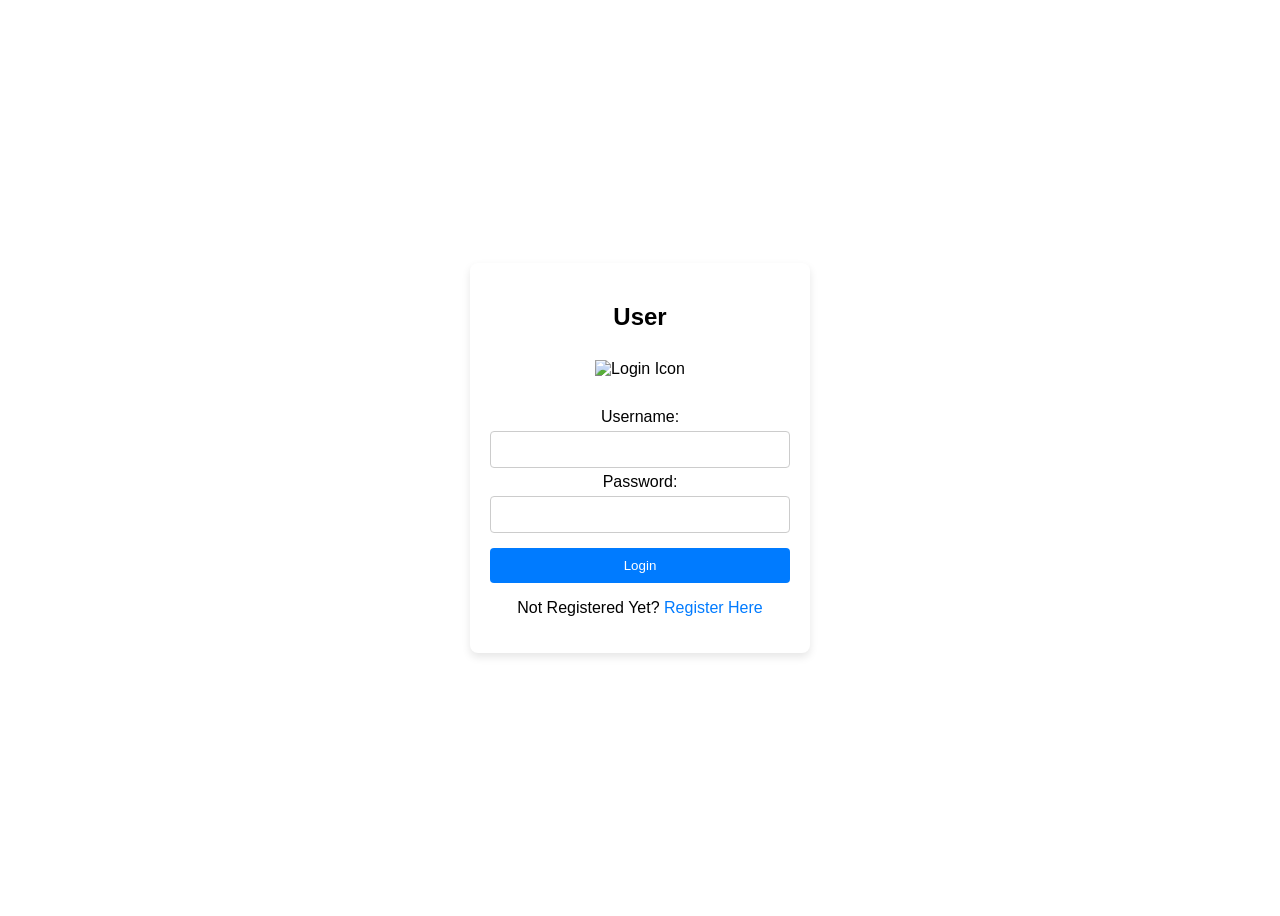
==== login.html @ cd862f74 "Add files via upload" ====
<!DOCTYPE html>
<html lang="en">
<head>
    <meta charset="UTF-8">
    <meta name="viewport" content="width=device-width, initial-scale=1.0">
    <title>Login</title>
    <link rel="stylesheet" href="login_styles.css">
</head>
<body>
    <div class="login-container">
        <h2>User</h2>
        <div class="login-icon">
            <img src="/Users/saiganeshreddy/Desktop/images.jpeg" alt="Login Icon">
        </div>
        <form id="loginForm">
            <label for="username">Username:</label>
            <input type="text" id="username" name="username" required>
            <label for="password">Password:</label>
            <input type="password" id="password" name="password" required>
            <button type="submit">Login</button>
        </form>
        <p>Not Registered Yet? <a href="register.html">Register Here</a></p>
    </div>
    <script src="login_script.js"></script>
</body>
</html>
---- login_styles.css ----
body {
    font-family: Arial, sans-serif;
    display: flex;
    justify-content: center;
    align-items: center;
    height: 100vh;
    background: url('background_image.jpg') no-repeat center center fixed;
    background-size: cover;
}

.login-container {
    background: white;
    padding: 20px;
    border-radius: 8px;
    box-shadow: 0 4px 8px rgba(0,0,0,0.1);
    text-align: center;
    width: 300px;
}

.login-icon img {
    width: 100px; /* Adjust size as needed */
    margin: 10px 0;
}

form {
    margin-top: 20px;
}

input[type="text"], input[type="password"] {
    width: calc(100% - 22px);
    padding: 10px;
    margin: 5px 0;
    border: 1px solid #ccc;
    border-radius: 4px;
}

button {
    width: 100%;
    padding: 10px;
    color: white;
    background-color: #007bff;
    border: none;
    border-radius: 4px;
    cursor: pointer;
    margin-top: 10px;
}

button:hover {
    background-color: #0056b3;
}

a {
    color: #007bff;
    text-decoration: none;
}
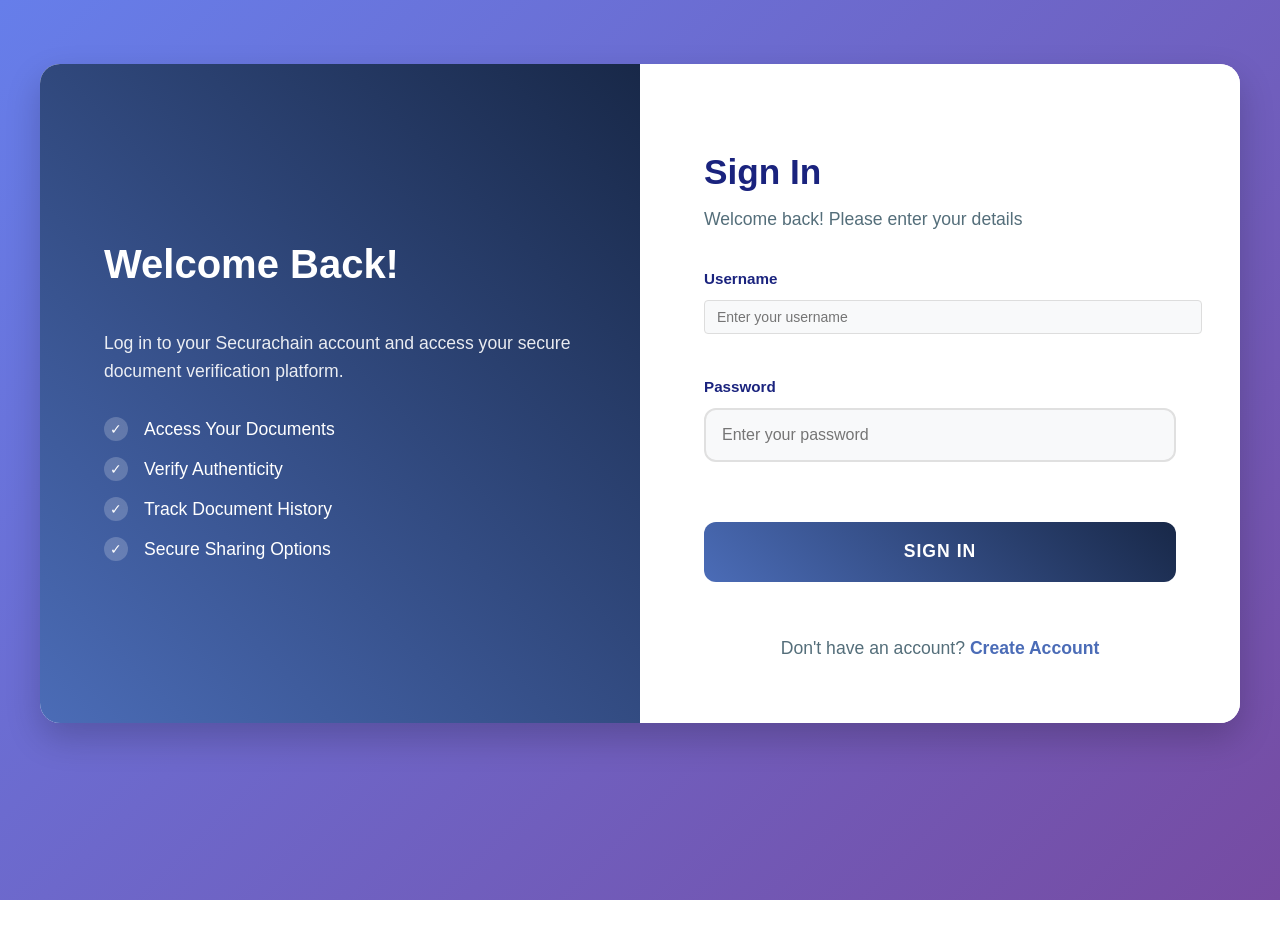
==== commit 16045c08: "changes" ====
--- a/login.html
+++ b/login.html
@@ -3,24 +3,339 @@
 <head>
     <meta charset="UTF-8">
     <meta name="viewport" content="width=device-width, initial-scale=1.0">
-    <title>Login</title>
-    <link rel="stylesheet" href="login_styles.css">
+    <title>Login - Securachain</title>
+    <link rel="stylesheet" href="styles.css">
+    <style>
+        html, body {
+            margin: 0;
+            padding: 0;
+            min-height: 100%;
+            background: linear-gradient(135deg, #667eea 0%, #764ba2 100%);
+            background-attachment: fixed;
+            font-family: 'Segoe UI', Tahoma, Geneva, Verdana, sans-serif;
+        }
+
+        body {
+            padding: 2rem;
+            box-sizing: border-box;
+            overflow-y: auto;
+        }
+
+        .page-container {
+            width: 100%;
+            min-height: 100vh;
+            display: flex;
+            align-items: flex-start;
+            justify-content: center;
+            padding: 2rem 0;
+            box-sizing: border-box;
+        }
+
+        .login-container {
+            width: 100%;
+            max-width: 1200px;
+            margin: 0 auto;
+            display: grid;
+            grid-template-columns: 1fr 1fr;
+            background: rgba(255, 255, 255, 0.95);
+            border-radius: 20px;
+            overflow: hidden;
+            box-shadow: 0 15px 35px rgba(0, 0, 0, 0.2);
+        }
+
+        .login-left {
+            padding: 4rem;
+            background: linear-gradient(45deg, #4b6cb7 0%, #182848 100%);
+            color: white;
+            display: flex;
+            flex-direction: column;
+            justify-content: center;
+        }
+
+        .login-left h2 {
+            font-size: 2.5rem;
+            margin-bottom: 1.5rem;
+            font-weight: 700;
+        }
+
+        .login-left p {
+            font-size: 1.1rem;
+            line-height: 1.6;
+            opacity: 0.9;
+            margin-bottom: 2rem;
+        }
+
+        .login-features {
+            list-style: none;
+            padding: 0;
+            margin: 0;
+        }
+
+        .login-features li {
+            display: flex;
+            align-items: center;
+            margin-bottom: 1rem;
+            font-size: 1.1rem;
+        }
+
+        .login-features li:before {
+            content: "✓";
+            margin-right: 1rem;
+            background: rgba(255, 255, 255, 0.2);
+            width: 24px;
+            height: 24px;
+            border-radius: 50%;
+            display: flex;
+            align-items: center;
+            justify-content: center;
+            font-size: 0.9rem;
+        }
+
+        .login-right {
+            padding: 4rem;
+            background: white;
+        }
+
+        .login-header {
+            text-align: left;
+            margin-bottom: 2.5rem;
+        }
+
+        .login-header h1 {
+            color: #1a237e;
+            font-size: 2.2rem;
+            margin-bottom: 0.5rem;
+            font-weight: 700;
+        }
+
+        .login-header p {
+            color: #546e7a;
+            font-size: 1.1rem;
+        }
+
+        .login-form {
+            display: flex;
+            flex-direction: column;
+            gap: 1.5rem;
+        }
+
+        .form-group {
+            display: flex;
+            flex-direction: column;
+            gap: 0.5rem;
+        }
+
+        .form-group label {
+            font-weight: 600;
+            color: #1a237e;
+            font-size: 0.95rem;
+        }
+
+        .form-group input {
+            padding: 1rem;
+            border: 2px solid #e0e0e0;
+            border-radius: 12px;
+            font-size: 1rem;
+            transition: all 0.3s ease;
+            background: #f8f9fa;
+        }
+
+        .form-group input:focus {
+            outline: none;
+            border-color: #4b6cb7;
+            box-shadow: 0 0 0 4px rgba(75, 108, 183, 0.1);
+            background: white;
+        }
+
+        .login-btn {
+            background: linear-gradient(45deg, #4b6cb7 0%, #182848 100%);
+            color: white;
+            padding: 1.2rem;
+            border: none;
+            border-radius: 12px;
+            font-size: 1.1rem;
+            font-weight: 600;
+            cursor: pointer;
+            transition: all 0.3s ease;
+            margin-top: 1rem;
+            text-transform: uppercase;
+            letter-spacing: 1px;
+        }
+
+        .login-btn:hover {
+            transform: translateY(-2px);
+            box-shadow: 0 5px 15px rgba(75, 108, 183, 0.4);
+        }
+
+        .login-btn:active {
+            transform: translateY(0);
+        }
+
+        .register-link {
+            text-align: center;
+            margin-top: 2rem;
+            color: #546e7a;
+            font-size: 1.1rem;
+        }
+
+        .register-link a {
+            color: #4b6cb7;
+            text-decoration: none;
+            font-weight: 600;
+        }
+
+        .register-link a:hover {
+            text-decoration: underline;
+        }
+
+        .error-message, .success-message {
+            padding: 1.2rem;
+            border-radius: 12px;
+            margin-bottom: 1.5rem;
+            font-weight: 500;
+            display: none;
+        }
+
+        .error-message {
+            background-color: #ffebee;
+            border: 1px solid #ffcdd2;
+            color: #c62828;
+        }
+
+        .success-message {
+            background-color: #e8f5e9;
+            border: 1px solid #c8e6c9;
+            color: #2e7d32;
+        }
+
+        @media (max-width: 1024px) {
+            .page-container {
+                padding: 1rem 0;
+            }
+
+            .login-container {
+                grid-template-columns: 1fr;
+                max-width: 600px;
+            }
+
+            .login-left {
+                padding: 3rem;
+            }
+
+            .login-right {
+                padding: 3rem;
+            }
+        }
+
+        @media (max-width: 480px) {
+            body {
+                padding: 0.5rem;
+            }
+
+            .page-container {
+                padding: 0.5rem 0;
+            }
+
+            .login-container {
+                border-radius: 10px;
+            }
+
+            .login-left, .login-right {
+                padding: 2rem;
+            }
+        }
+    </style>
 </head>
 <body>
-    <div class="login-container">
-        <h2>User</h2>
-        <div class="login-icon">
-            <img src="/Users/saiganeshreddy/Desktop/images.jpeg" alt="Login Icon">
+    <div class="page-container">
+        <div class="login-container">
+            <div class="login-left">
+                <h2>Welcome Back!</h2>
+                <p>Log in to your Securachain account and access your secure document verification platform.</p>
+                <ul class="login-features">
+                    <li>Access Your Documents</li>
+                    <li>Verify Authenticity</li>
+                    <li>Track Document History</li>
+                    <li>Secure Sharing Options</li>
+                </ul>
+            </div>
+            <div class="login-right">
+                <div class="login-header">
+                    <h1>Sign In</h1>
+                    <p>Welcome back! Please enter your details</p>
+                </div>
+                
+                <div id="error-message" class="error-message"></div>
+                <div id="success-message" class="success-message"></div>
+
+                <form id="loginForm" class="login-form">
+                    <div class="form-group">
+                        <label for="username">Username</label>
+                        <input type="text" id="username" name="username" required placeholder="Enter your username">
+                    </div>
+                    
+                    <div class="form-group">
+                        <label for="password">Password</label>
+                        <input type="password" id="password" name="password" required placeholder="Enter your password">
+                    </div>
+
+                    <button type="submit" class="login-btn">Sign In</button>
+
+                    <div class="register-link">
+                        Don't have an account? <a href="register.html">Create Account</a>
+                    </div>
+                </form>
+            </div>
         </div>
-        <form id="loginForm">
-            <label for="username">Username:</label>
-            <input type="text" id="username" name="username" required>
-            <label for="password">Password:</label>
-            <input type="password" id="password" name="password" required>
-            <button type="submit">Login</button>
-        </form>
-        <p>Not Registered Yet? <a href="register.html">Register Here</a></p>
     </div>
-    <script src="login_script.js"></script>
+
+    <script>
+        document.getElementById('loginForm').addEventListener('submit', async function(e) {
+            e.preventDefault();
+            
+            const username = document.getElementById('username').value;
+            const password = document.getElementById('password').value;
+            const errorMessage = document.getElementById('error-message');
+            const successMessage = document.getElementById('success-message');
+
+            // Reset messages
+            errorMessage.style.display = 'none';
+            successMessage.style.display = 'none';
+
+            try {
+                const response = await fetch('http://localhost:5001/api/auth/login', {
+                    method: 'POST',
+                    headers: {
+                        'Content-Type': 'application/json'
+                    },
+                    body: JSON.stringify({ username, password })
+                });
+
+                const data = await response.json();
+
+                if (data.success) {
+                    // Store user data in localStorage
+                    localStorage.setItem('user', JSON.stringify(data.user));
+                    
+                    // Show success message
+                    successMessage.textContent = data.message;
+                    successMessage.style.display = 'block';
+                    
+                    // Redirect to index page after successful login
+                    setTimeout(() => {
+                        window.location.href = 'index.html';
+                    }, 1000);
+                } else {
+                    // Show error message
+                    errorMessage.textContent = data.message;
+                    errorMessage.style.display = 'block';
+                }
+            } catch (error) {
+                console.error('Login error:', error);
+                errorMessage.textContent = 'An error occurred during login. Please try again.';
+                errorMessage.style.display = 'block';
+            }
+        });
+    </script>
 </body>
 </html>
--- a/styles.css
+++ b/styles.css
@@ -0,0 +1,295 @@
+/* Base styles */
+body, html {
+    font-family: Arial, sans-serif;
+    margin: 0;
+    padding: 0;
+    background-color: #f4f4f4;
+    height: 100vh;
+    display: flex;
+    flex-direction: column;
+}
+
+/* Navbar styles */
+.navbar {
+    background-color: #2C3E50;
+    overflow: hidden;
+    width: 100%;
+    position: fixed;
+    top: 0;
+    left: 0;
+    z-index: 1000;
+    box-shadow: 0 2px 4px rgba(0,0,0,0.1);
+}
+
+.navbar a {
+    float: left;
+    display: block;
+    color: white;
+    text-align: center;
+    padding: 14px 20px;
+    text-decoration: none;
+    transition: background-color 0.3s;
+}
+
+.navbar a:hover, .navbar a.active {
+    background-color: #2980B9;
+}
+
+/* Container styles */
+.container {
+    width: 90%;
+    max-width: 1200px;
+    margin: 80px auto 20px;
+    background-color: white;
+    padding: 30px;
+    border-radius: 10px;
+    box-shadow: 0 0 20px rgba(0,0,0,0.1);
+}
+
+/* Toolbar styles */
+.toolbar {
+    display: flex;
+    gap: 10px;
+    margin-bottom: 20px;
+    flex-wrap: wrap;
+}
+
+.btn {
+    padding: 10px 20px;
+    border: none;
+    border-radius: 5px;
+    cursor: pointer;
+    font-weight: bold;
+    transition: background-color 0.3s, transform 0.1s;
+}
+
+.btn:hover {
+    transform: translateY(-1px);
+}
+
+.btn.add { background-color: #27ae60; color: white; }
+.btn.update { background-color: #f39c12; color: white; }
+.btn.view { background-color: #2980b9; color: white; }
+.btn.delete { background-color: #e74c3c; color: white; }
+
+.btn.add:hover { background-color: #219a52; }
+.btn.update:hover { background-color: #d68910; }
+.btn.view:hover { background-color: #2471a3; }
+.btn.delete:hover { background-color: #cb4335; }
+
+/* Table styles */
+table {
+    width: 100%;
+    border-collapse: collapse;
+    margin-top: 20px;
+    background-color: white;
+    box-shadow: 0 1px 3px rgba(0,0,0,0.1);
+}
+
+th, td {
+    padding: 12px 15px;
+    text-align: left;
+    border-bottom: 1px solid #ddd;
+}
+
+th {
+    background-color: #f8f9fa;
+    font-weight: bold;
+    color: #2c3e50;
+}
+
+tr:hover {
+    background-color: #f5f6fa;
+}
+
+/* Verification status styles */
+.status-cell {
+    font-weight: bold;
+    padding: 4px 8px;
+    border-radius: 4px;
+    text-align: center;
+}
+
+.status-cell:contains('Not Manipulated') {
+    color: #2ecc71;
+    background-color: rgba(46, 204, 113, 0.1);
+}
+
+.status-cell:contains('Manipulated') {
+    color: #e74c3c;
+    background-color: rgba(231, 76, 60, 0.1);
+}
+
+/* Modal styles */
+.modal {
+    display: none;
+    position: fixed;
+    top: 0;
+    left: 0;
+    width: 100%;
+    height: 100%;
+    background-color: rgba(0,0,0,0.5);
+    z-index: 1001;
+}
+
+.modal-content {
+    position: relative;
+    background-color: white;
+    margin: 50px auto;
+    padding: 30px;
+    width: 90%;
+    max-width: 500px;
+    border-radius: 10px;
+    box-shadow: 0 5px 15px rgba(0,0,0,0.3);
+}
+
+.close {
+    position: absolute;
+    right: 20px;
+    top: 10px;
+    font-size: 28px;
+    font-weight: bold;
+    color: #aaa;
+    cursor: pointer;
+}
+
+.close:hover {
+    color: #555;
+}
+
+/* Form styles */
+.form-group {
+    margin-bottom: 20px;
+}
+
+.form-group label {
+    display: block;
+    margin-bottom: 5px;
+    font-weight: bold;
+    color: #2c3e50;
+}
+
+.form-group input[type="text"],
+.form-group select,
+.form-group textarea {
+    width: 100%;
+    padding: 8px 12px;
+    border: 1px solid #ddd;
+    border-radius: 4px;
+    font-size: 14px;
+}
+
+.form-group textarea {
+    height: 100px;
+    resize: vertical;
+}
+
+.form-group input[type="file"] {
+    display: block;
+    margin-top: 5px;
+}
+
+.file-help {
+    display: block;
+    margin-top: 5px;
+    color: #666;
+    font-size: 12px;
+}
+
+.form-actions {
+    display: flex;
+    gap: 10px;
+    justify-content: flex-end;
+    margin-top: 20px;
+}
+
+/* Button styles */
+.btn-primary {
+    background-color: #2980b9;
+    color: white;
+    padding: 10px 20px;
+    border: none;
+    border-radius: 4px;
+    cursor: pointer;
+    font-weight: bold;
+    transition: background-color 0.3s;
+}
+
+.btn-secondary {
+    background-color: #95a5a6;
+    color: white;
+    padding: 10px 20px;
+    border: none;
+    border-radius: 4px;
+    cursor: pointer;
+    font-weight: bold;
+    transition: background-color 0.3s;
+}
+
+.btn-primary:hover { background-color: #2471a3; }
+.btn-secondary:hover { background-color: #7f8c8d; }
+
+/* QR Code styles */
+#qrcode {
+    margin: 20px auto;
+    padding: 20px;
+    background: white;
+    border-radius: 8px;
+    box-shadow: 0 2px 4px rgba(0,0,0,0.1);
+    text-align: center;
+}
+
+#qrcode img {
+    display: block;
+    margin: 0 auto;
+    max-width: 100%;
+    height: auto;
+}
+
+.qr-actions {
+    margin-top: 20px;
+    display: flex;
+    justify-content: center;
+    gap: 10px;
+}
+
+/* Link button style */
+.btn-link {
+    display: inline-block;
+    padding: 5px 10px;
+    margin-left: 10px;
+    text-decoration: none;
+    color: #2980b9;
+    border: 1px solid #2980b9;
+    border-radius: 4px;
+    font-size: 14px;
+    transition: all 0.3s;
+}
+
+.btn-link:hover {
+    background-color: #2980b9;
+    color: white;
+}
+
+/* Responsive design */
+@media (max-width: 768px) {
+    .container {
+        width: 95%;
+        padding: 15px;
+    }
+
+    .toolbar {
+        flex-direction: column;
+    }
+
+    .modal-content {
+        width: 95%;
+        margin: 20px auto;
+        padding: 15px;
+    }
+
+    table {
+        display: block;
+        overflow-x: auto;
+    }
+}
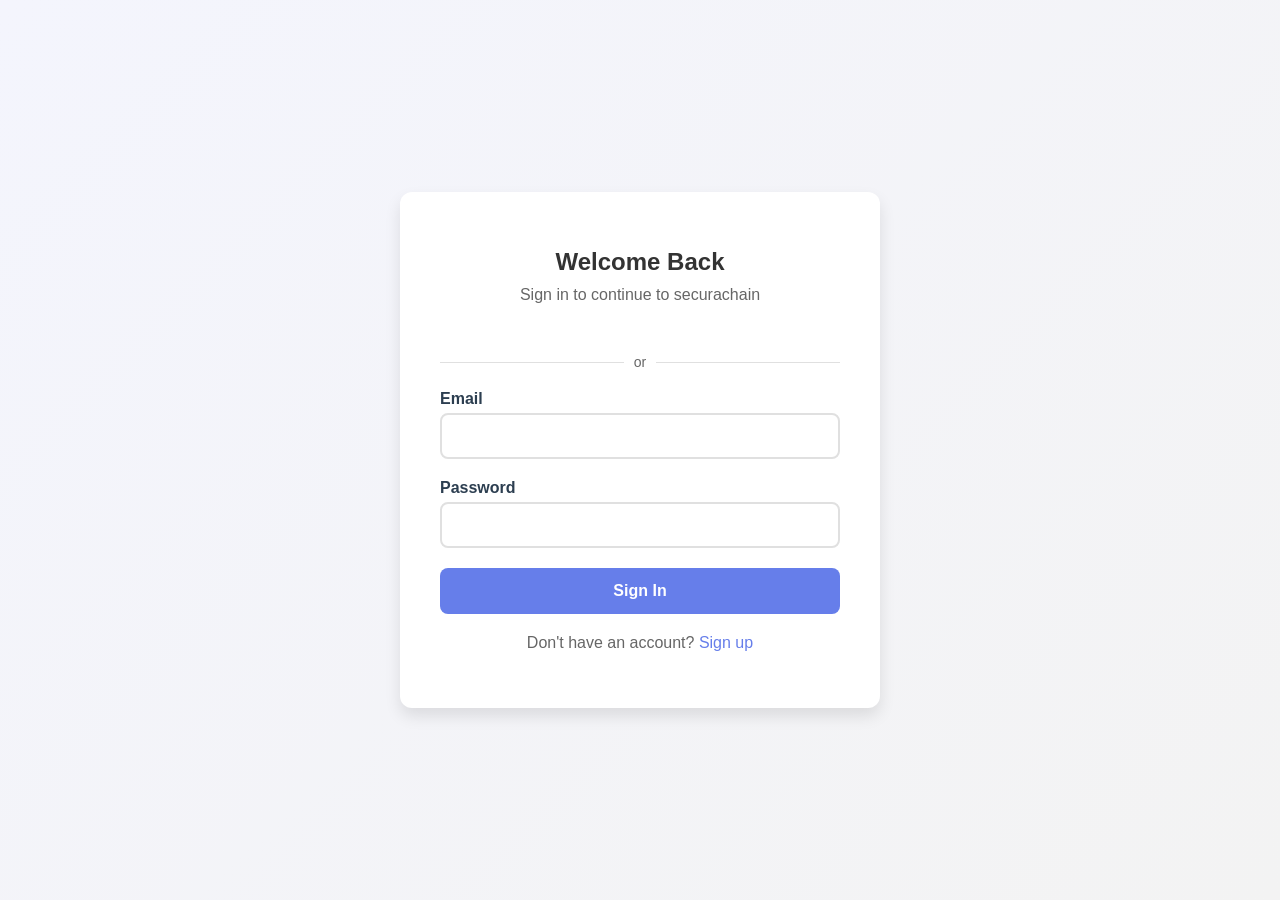
==== commit f0bbff25: "update" ====
--- a/login.html
+++ b/login.html
@@ -3,339 +3,66 @@
 <head>
     <meta charset="UTF-8">
     <meta name="viewport" content="width=device-width, initial-scale=1.0">
-    <title>Login - Securachain</title>
+    <title>Login - securachain</title>
     <link rel="stylesheet" href="styles.css">
-    <style>
-        html, body {
-            margin: 0;
-            padding: 0;
-            min-height: 100%;
-            background: linear-gradient(135deg, #667eea 0%, #764ba2 100%);
-            background-attachment: fixed;
-            font-family: 'Segoe UI', Tahoma, Geneva, Verdana, sans-serif;
+    <script src="https://accounts.google.com/gsi/client" async defer></script>
+    <script src="auth.js"></script>
+    <script>
+        // Redirect to dashboard if already logged in with valid token
+        const token = localStorage.getItem('token');
+        if (token && !isTokenExpired(token)) {
+            window.location.replace('/index.html');
         }
+    </script>
+</head>
+<body class="auth-page">
+    <div class="auth-container">
+        <div class="auth-box">
+            <div class="auth-header">
+                <h1>Welcome Back</h1>
+                <p>Sign in to continue to securachain</p>
+            </div>
 
-        body {
-            padding: 2rem;
-            box-sizing: border-box;
-            overflow-y: auto;
-        }
+            <div class="google-auth">
+                <div id="g_id_onload"
+                     data-client_id="264190197326-bis4pnpbtembmbdi73gddpjara5g2643.apps.googleusercontent.com"
+                     data-context="signin"
+                     data-callback="handleGoogleResponse">
+                </div>
+                <div class="g_id_signin"
+                     data-type="standard"
+                     data-size="large"
+                     data-theme="filled_blue"
+                     data-text="signin_with"
+                     data-shape="rectangular"
+                     data-width="300">
+                </div>
+            </div>
 
-        .page-container {
-            width: 100%;
-            min-height: 100vh;
-            display: flex;
-            align-items: flex-start;
-            justify-content: center;
-            padding: 2rem 0;
-            box-sizing: border-box;
-        }
+            <div class="divider">
+                <span>or</span>
+            </div>
 
-        .login-container {
-            width: 100%;
-            max-width: 1200px;
-            margin: 0 auto;
-            display: grid;
-            grid-template-columns: 1fr 1fr;
-            background: rgba(255, 255, 255, 0.95);
-            border-radius: 20px;
-            overflow: hidden;
-            box-shadow: 0 15px 35px rgba(0, 0, 0, 0.2);
-        }
+            <form id="loginForm" class="auth-form">
+                <div class="form-group">
+                    <label for="email">Email</label>
+                    <input type="email" id="email" name="email" required>
+                </div>
 
-        .login-left {
-            padding: 4rem;
-            background: linear-gradient(45deg, #4b6cb7 0%, #182848 100%);
-            color: white;
-            display: flex;
-            flex-direction: column;
-            justify-content: center;
-        }
+                <div class="form-group">
+                    <label for="password">Password</label>
+                    <input type="password" id="password" name="password" required>
+                </div>
 
-        .login-left h2 {
-            font-size: 2.5rem;
-            margin-bottom: 1.5rem;
-            font-weight: 700;
-        }
+                <button type="submit" class="submit-btn">Sign In</button>
+            </form>
 
-        .login-left p {
-            font-size: 1.1rem;
-            line-height: 1.6;
-            opacity: 0.9;
-            margin-bottom: 2rem;
-        }
-
-        .login-features {
-            list-style: none;
-            padding: 0;
-            margin: 0;
-        }
-
-        .login-features li {
-            display: flex;
-            align-items: center;
-            margin-bottom: 1rem;
-            font-size: 1.1rem;
-        }
-
-        .login-features li:before {
-            content: "✓";
-            margin-right: 1rem;
-            background: rgba(255, 255, 255, 0.2);
-            width: 24px;
-            height: 24px;
-            border-radius: 50%;
-            display: flex;
-            align-items: center;
-            justify-content: center;
-            font-size: 0.9rem;
-        }
-
-        .login-right {
-            padding: 4rem;
-            background: white;
-        }
-
-        .login-header {
-            text-align: left;
-            margin-bottom: 2.5rem;
-        }
-
-        .login-header h1 {
-            color: #1a237e;
-            font-size: 2.2rem;
-            margin-bottom: 0.5rem;
-            font-weight: 700;
-        }
-
-        .login-header p {
-            color: #546e7a;
-            font-size: 1.1rem;
-        }
-
-        .login-form {
-            display: flex;
-            flex-direction: column;
-            gap: 1.5rem;
-        }
-
-        .form-group {
-            display: flex;
-            flex-direction: column;
-            gap: 0.5rem;
-        }
-
-        .form-group label {
-            font-weight: 600;
-            color: #1a237e;
-            font-size: 0.95rem;
-        }
-
-        .form-group input {
-            padding: 1rem;
-            border: 2px solid #e0e0e0;
-            border-radius: 12px;
-            font-size: 1rem;
-            transition: all 0.3s ease;
-            background: #f8f9fa;
-        }
-
-        .form-group input:focus {
-            outline: none;
-            border-color: #4b6cb7;
-            box-shadow: 0 0 0 4px rgba(75, 108, 183, 0.1);
-            background: white;
-        }
-
-        .login-btn {
-            background: linear-gradient(45deg, #4b6cb7 0%, #182848 100%);
-            color: white;
-            padding: 1.2rem;
-            border: none;
-            border-radius: 12px;
-            font-size: 1.1rem;
-            font-weight: 600;
-            cursor: pointer;
-            transition: all 0.3s ease;
-            margin-top: 1rem;
-            text-transform: uppercase;
-            letter-spacing: 1px;
-        }
-
-        .login-btn:hover {
-            transform: translateY(-2px);
-            box-shadow: 0 5px 15px rgba(75, 108, 183, 0.4);
-        }
-
-        .login-btn:active {
-            transform: translateY(0);
-        }
-
-        .register-link {
-            text-align: center;
-            margin-top: 2rem;
-            color: #546e7a;
-            font-size: 1.1rem;
-        }
-
-        .register-link a {
-            color: #4b6cb7;
-            text-decoration: none;
-            font-weight: 600;
-        }
-
-        .register-link a:hover {
-            text-decoration: underline;
-        }
-
-        .error-message, .success-message {
-            padding: 1.2rem;
-            border-radius: 12px;
-            margin-bottom: 1.5rem;
-            font-weight: 500;
-            display: none;
-        }
-
-        .error-message {
-            background-color: #ffebee;
-            border: 1px solid #ffcdd2;
-            color: #c62828;
-        }
-
-        .success-message {
-            background-color: #e8f5e9;
-            border: 1px solid #c8e6c9;
-            color: #2e7d32;
-        }
-
-        @media (max-width: 1024px) {
-            .page-container {
-                padding: 1rem 0;
-            }
-
-            .login-container {
-                grid-template-columns: 1fr;
-                max-width: 600px;
-            }
-
-            .login-left {
-                padding: 3rem;
-            }
-
-            .login-right {
-                padding: 3rem;
-            }
-        }
-
-        @media (max-width: 480px) {
-            body {
-                padding: 0.5rem;
-            }
-
-            .page-container {
-                padding: 0.5rem 0;
-            }
-
-            .login-container {
-                border-radius: 10px;
-            }
-
-            .login-left, .login-right {
-                padding: 2rem;
-            }
-        }
-    </style>
-</head>
-<body>
-    <div class="page-container">
-        <div class="login-container">
-            <div class="login-left">
-                <h2>Welcome Back!</h2>
-                <p>Log in to your Securachain account and access your secure document verification platform.</p>
-                <ul class="login-features">
-                    <li>Access Your Documents</li>
-                    <li>Verify Authenticity</li>
-                    <li>Track Document History</li>
-                    <li>Secure Sharing Options</li>
-                </ul>
-            </div>
-            <div class="login-right">
-                <div class="login-header">
-                    <h1>Sign In</h1>
-                    <p>Welcome back! Please enter your details</p>
-                </div>
-                
-                <div id="error-message" class="error-message"></div>
-                <div id="success-message" class="success-message"></div>
-
-                <form id="loginForm" class="login-form">
-                    <div class="form-group">
-                        <label for="username">Username</label>
-                        <input type="text" id="username" name="username" required placeholder="Enter your username">
-                    </div>
-                    
-                    <div class="form-group">
-                        <label for="password">Password</label>
-                        <input type="password" id="password" name="password" required placeholder="Enter your password">
-                    </div>
-
-                    <button type="submit" class="login-btn">Sign In</button>
-
-                    <div class="register-link">
-                        Don't have an account? <a href="register.html">Create Account</a>
-                    </div>
-                </form>
+            <div class="auth-footer">
+                <p>Don't have an account? <a href="register.html">Sign up</a></p>
             </div>
         </div>
     </div>
 
-    <script>
-        document.getElementById('loginForm').addEventListener('submit', async function(e) {
-            e.preventDefault();
-            
-            const username = document.getElementById('username').value;
-            const password = document.getElementById('password').value;
-            const errorMessage = document.getElementById('error-message');
-            const successMessage = document.getElementById('success-message');
-
-            // Reset messages
-            errorMessage.style.display = 'none';
-            successMessage.style.display = 'none';
-
-            try {
-                const response = await fetch('http://localhost:5001/api/auth/login', {
-                    method: 'POST',
-                    headers: {
-                        'Content-Type': 'application/json'
-                    },
-                    body: JSON.stringify({ username, password })
-                });
-
-                const data = await response.json();
-
-                if (data.success) {
-                    // Store user data in localStorage
-                    localStorage.setItem('user', JSON.stringify(data.user));
-                    
-                    // Show success message
-                    successMessage.textContent = data.message;
-                    successMessage.style.display = 'block';
-                    
-                    // Redirect to index page after successful login
-                    setTimeout(() => {
-                        window.location.href = 'index.html';
-                    }, 1000);
-                } else {
-                    // Show error message
-                    errorMessage.textContent = data.message;
-                    errorMessage.style.display = 'block';
-                }
-            } catch (error) {
-                console.error('Login error:', error);
-                errorMessage.textContent = 'An error occurred during login. Please try again.';
-                errorMessage.style.display = 'block';
-            }
-        });
-    </script>
+    <script src="login.js"></script>
 </body>
 </html>
--- a/styles.css
+++ b/styles.css
@@ -7,6 +7,163 @@
     height: 100vh;
     display: flex;
     flex-direction: column;
+}
+
+/* Auth pages styles */
+.auth-page {
+    font-family: 'Segoe UI', Arial, sans-serif;
+    margin: 0;
+    padding: 0;
+    height: 100%;
+    background: linear-gradient(135deg, #f4f5fd 0%, #f3f3f3 100%);
+    background-attachment: fixed;
+
+    font-family: Arial, sans-serif;
+    margin: 0;
+    padding: 0;
+    background-color: #f4f4f4;
+    height: 100vh;
+    display: flex;
+    flex-direction: column;
+}
+
+/* Authentication styles */
+.auth-container {
+    width: 100%;
+    min-height: 100vh;
+    display: flex;
+    align-items: center;
+    justify-content: center;
+    padding: 20px;
+    box-sizing: border-box;
+}
+
+.auth-box {
+    background: white;
+    padding: 40px;
+    border-radius: 12px;
+    box-shadow: 0 8px 16px rgba(0, 0, 0, 0.1);
+    width: 100%;
+    max-width: 400px;
+}
+
+.auth-header {
+    text-align: center;
+    margin-bottom: 30px;
+}
+
+.auth-header h1 {
+    color: #333;
+    font-size: 24px;
+    margin-bottom: 10px;
+}
+
+.auth-header p {
+    color: #666;
+    font-size: 16px;
+    margin: 0;
+}
+
+.auth-form {
+    margin-top: 20px;
+}
+
+.form-group {
+    margin-bottom: 20px;
+}
+
+.form-row {
+    display: grid;
+    grid-template-columns: 1fr 1fr;
+    gap: 15px;
+}
+
+label {
+    display: block;
+    margin-bottom: 8px;
+    color: #333;
+    font-weight: 500;
+}
+
+input {
+    width: 100%;
+    padding: 12px;
+    border: 2px solid #e0e0e0;
+    border-radius: 8px;
+    font-size: 16px;
+    transition: border-color 0.3s;
+    box-sizing: border-box;
+}
+
+input:focus {
+    border-color: #667eea;
+    outline: none;
+}
+
+.submit-btn {
+    width: 100%;
+    padding: 14px;
+    background: #667eea;
+    color: white;
+    border: none;
+    border-radius: 8px;
+    font-size: 16px;
+    font-weight: 600;
+    cursor: pointer;
+    transition: background 0.3s;
+}
+
+.submit-btn:hover {
+    background: #5a6fe4;
+}
+
+.divider {
+    display: flex;
+    align-items: center;
+    text-align: center;
+    margin: 20px 0;
+}
+
+.divider::before,
+.divider::after {
+    content: '';
+    flex: 1;
+    border-bottom: 1px solid #e0e0e0;
+}
+
+.divider span {
+    padding: 0 10px;
+    color: #666;
+    font-size: 14px;
+}
+
+.google-auth {
+    margin-bottom: 20px;
+    display: flex;
+    justify-content: center;
+}
+
+.auth-footer {
+    margin-top: 20px;
+    text-align: center;
+    color: #666;
+}
+
+.auth-footer a {
+    color: #667eea;
+    text-decoration: none;
+    font-weight: 500;
+}
+
+.auth-footer a:hover {
+    text-decoration: underline;
+}
+
+small {
+    display: block;
+    margin-top: 5px;
+    color: #666;
+    font-size: 12px;
 }
 
 /* Navbar styles */
